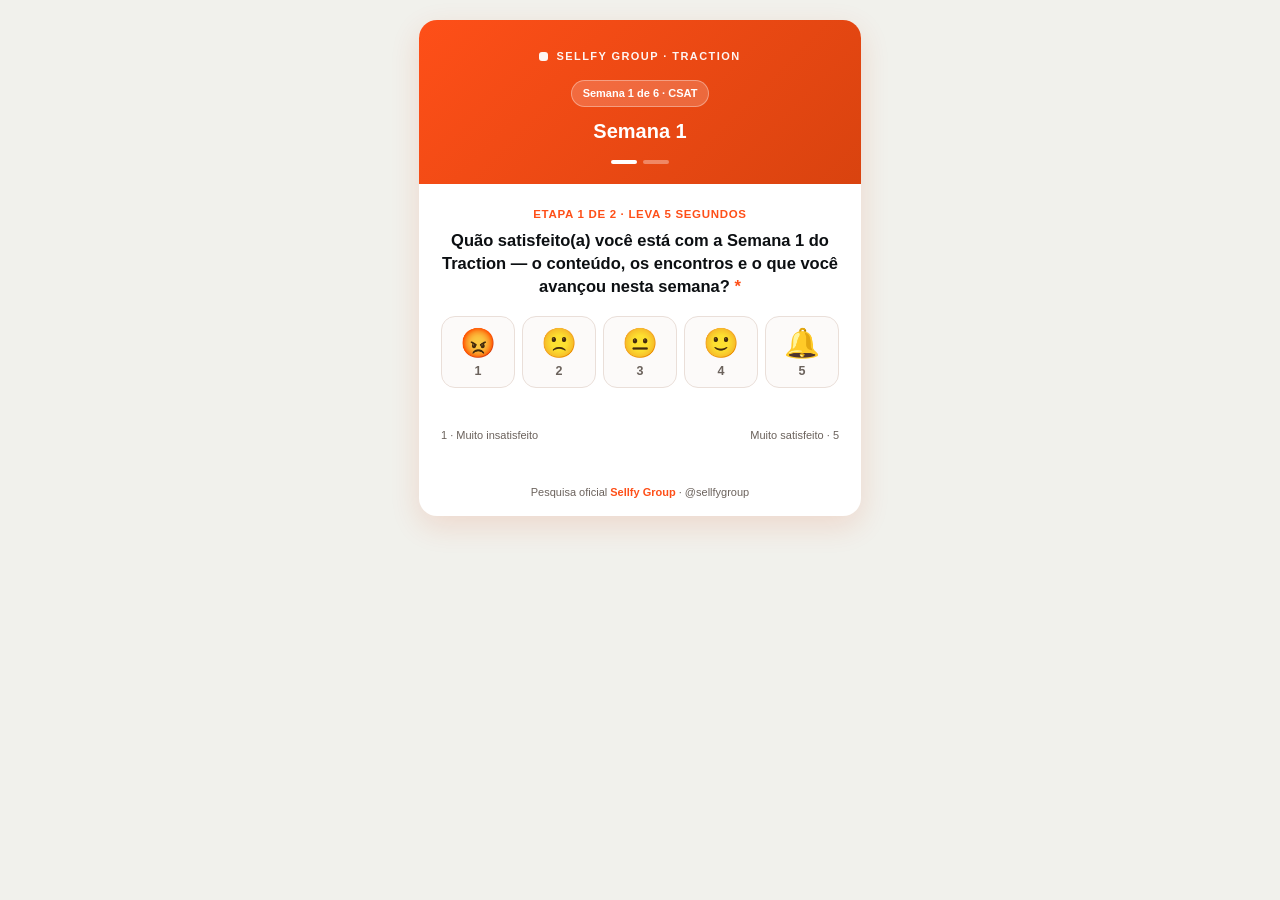
==== index.html @ 577744f4 "Add files via upload" ====
<!DOCTYPE html>
<html lang="pt-BR">
<head>
<meta charset="UTF-8">
<meta name="viewport" content="width=device-width, initial-scale=1.0">
<title>CSAT – Semana 1: Traction | Sellfy Group</title>
<style>
  :root{
    --laranja:#FE4F18;--laranja-esc:#D9430F;--laranja-claro:#FFF1EC;
    --tinta:#0C0F12;--cinza:#6B625C;--borda:#EADFD9;--vermelho:#D9463A;
    --verde:#2E9E5B;--branco:#fff;--sombra:0 10px 30px rgba(217,67,15,.14);
  }
  *{box-sizing:border-box;margin:0;padding:0}
  html,body{background:#F1F1EC;color:var(--tinta);
    font-family:-apple-system,BlinkMacSystemFont,"Segoe UI",Roboto,Helvetica,Arial,sans-serif;
    -webkit-font-smoothing:antialiased;line-height:1.5}
  .wrap{max-width:470px;margin:0 auto;padding:20px 14px 48px}
  .card{background:var(--branco);border-radius:18px;box-shadow:var(--sombra);overflow:hidden}
  .head{background:linear-gradient(135deg,var(--laranja) 0%,var(--laranja-esc) 100%);
    color:#fff;padding:24px 22px 20px;text-align:center}
  .brand{display:inline-flex;align-items:center;gap:8px;font-weight:800;letter-spacing:.13em;
    font-size:11px;text-transform:uppercase;opacity:.95}
  .brand .dot{width:9px;height:9px;border-radius:3px;background:#fff}
  .pilar-tag{display:inline-block;margin-top:12px;background:rgba(255,255,255,.18);
    border:1px solid rgba(255,255,255,.35);padding:4px 11px;border-radius:999px;font-size:11px;font-weight:700}
  .head h1{font-size:20px;margin-top:9px;font-weight:800}
  .steps{display:flex;gap:6px;justify-content:center;margin-top:14px}
  .steps i{width:26px;height:4px;border-radius:99px;background:rgba(255,255,255,.35)}
  .steps i.on{background:#fff}
  .body{padding:22px 22px 24px}
  .step-label{font-size:11.5px;font-weight:800;letter-spacing:.06em;text-transform:uppercase;color:var(--laranja);text-align:center}
  .pergunta{font-size:16.5px;font-weight:600;line-height:1.4;text-align:center;margin:6px 0 18px}
  .req{color:var(--laranja)}
  .csat{display:flex;gap:7px;justify-content:center}
  .csat button{flex:1 1 0;background:#FCFAF9;border:1.5px solid var(--borda);border-radius:14px;
    padding:12px 4px 9px;cursor:pointer;transition:.14s;font-family:inherit;text-align:center}
  .csat button .emo{font-size:29px;line-height:1;display:block}
  .csat button .n{display:block;margin-top:6px;font-size:12.5px;font-weight:800;color:var(--cinza)}
  .csat button:hover{border-color:var(--laranja);transform:translateY(-2px)}
  .csat button[aria-pressed="true"]{background:var(--laranja-claro);border-color:var(--laranja);
    box-shadow:0 6px 16px rgba(254,79,24,.22)}
  .csat button[aria-pressed="true"] .n{color:var(--laranja)}
  .selrot{text-align:center;margin-top:13px;font-size:15px;font-weight:700;color:var(--laranja);min-height:20px}
  .ends{display:flex;justify-content:space-between;margin-top:6px;font-size:11px;color:var(--cinza)}
  .err{display:none;color:var(--vermelho);font-size:13px;margin-top:10px;font-weight:600;text-align:center}
  .err.show{display:block}
  .follow{display:none;margin-top:22px;padding-top:20px;border-top:1px solid var(--borda);
    animation:fade .3s ease}
  .follow.show{display:block}
  @keyframes fade{from{opacity:0;transform:translateY(6px)}to{opacity:1;transform:none}}
  .fu-titulo{font-size:16px;font-weight:700;text-align:center;margin-bottom:4px}
  .fu-sub{font-size:13.5px;color:var(--cinza);text-align:center;margin-bottom:16px}
  .rotulo{font-size:14px;font-weight:700;margin-bottom:9px;display:block}
  .opt{font-weight:400;color:var(--cinza);font-size:13px}
  textarea,input{width:100%;border:1.5px solid var(--borda);border-radius:12px;padding:12px 14px;
    font-size:15px;font-family:inherit;color:var(--tinta);background:#FCFAF9;resize:vertical}
  textarea:focus,input:focus{outline:none;border-color:var(--laranja);background:#fff}
  textarea{min-height:82px}
  .chips{display:flex;flex-wrap:wrap;gap:8px;margin-bottom:16px}
  .chip{border:1.5px solid var(--borda);background:#FCFAF9;border-radius:999px;padding:9px 14px;
    font-size:14px;font-weight:600;color:var(--tinta);cursor:pointer;transition:.13s;font-family:inherit}
  .chip:hover{border-color:var(--laranja)}
  .chip[aria-pressed="true"]{background:var(--laranja);border-color:var(--laranja);color:#fff}
  .campo{margin-top:14px}
  details{margin-top:16px}
  details summary{cursor:pointer;font-size:13.5px;color:var(--cinza);font-weight:600;list-style:none}
  details summary::-webkit-details-marker{display:none}
  details summary::before{content:"＋ ";color:var(--laranja);font-weight:800}
  details[open] summary::before{content:"－ "}
  .ident{margin-top:12px;display:grid;gap:10px}
  .submit{margin-top:22px;width:100%;background:var(--laranja);color:#fff;border:none;padding:16px;
    border-radius:13px;font-size:16.5px;font-weight:800;cursor:pointer;transition:.15s;font-family:inherit}
  .submit:hover{background:var(--laranja-esc)}
  .submit:disabled{opacity:.55;cursor:not-allowed}
  .foot{text-align:center;padding:16px;font-size:11px;color:var(--cinza)}
  .foot b{color:var(--laranja)}
  .thanks{display:none;padding:46px 24px;text-align:center}
  .thanks.show{display:block}
  .thanks .check{width:68px;height:68px;border-radius:50%;background:var(--laranja-claro);
    color:var(--laranja);display:flex;align-items:center;justify-content:center;font-size:34px;
    margin:0 auto 15px;font-weight:800}
  .thanks h2{font-size:20px;font-weight:800}
  .thanks p{color:var(--cinza);margin-top:9px;font-size:15px}
  .thanks a{color:var(--laranja);font-weight:700;text-decoration:none;cursor:pointer}
  @media(max-width:380px){ .csat button .emo{font-size:24px} .csat button{padding:10px 2px 8px} }
</style>
</head>
<body>
<div class="wrap">
  <div class="card">
    <div class="head">
      <div class="brand"><span class="dot"></span> Sellfy Group · Traction</div>
      <div><span class="pilar-tag">Semana 1 de 6 · CSAT</span></div>
      <h1>Semana 1</h1>
      <div class="steps"><i class="on" id="s1"></i><i id="s2"></i></div>
    </div>

    <form id="form" class="body" novalidate>
      <div class="step-label">Etapa 1 de 2 · leva 5 segundos</div>
      <div class="pergunta">Quão satisfeito(a) você está com a <strong>Semana 1</strong> do Traction — o conteúdo, os encontros e o que você avançou nesta semana? <span class="req">*</span></div>
      <div class="csat" id="csat"></div>
      <div class="selrot" id="selrot"></div>
      <div class="ends"><span>1 · Muito insatisfeito</span><span>Muito satisfeito · 5</span></div>
      <div class="err" id="err-csat">Toque em uma das opções para dar sua nota.</div>

      <div class="follow" id="follow">
        <div class="step-label">Etapa 2 de 2</div>

        <div id="ramo-baixo" style="display:none">
          <div class="fu-titulo">Queremos melhorar isso 🙏</div>
          <div class="fu-sub">Seu retorno aqui é o que mais nos ajuda a corrigir a rota.</div>
          <div class="campo">
            <label class="rotulo" for="motivo">O que aconteceu nesta semana e o que podemos fazer melhor?</label>
            <textarea id="motivo" placeholder="Pode ser direto — quanto mais específico, melhor."></textarea>
          </div>
        </div>

        <div id="ramo-alto" style="display:none">
          <div class="fu-titulo">Que bom saber disso! 🎉</div>
          <div class="fu-sub">Nos conte o que mais fez a diferença pra você.</div>
          <label class="rotulo">O que mais se destacou nesta semana? <span class="opt">(marque quantas quiser)</span></label>
          <div class="chips" id="chips"></div>
          <div class="campo">
            <label class="rotulo" for="depoimento">Quer deixar um depoimento? <span class="opt">(opcional · podemos compartilhar)</span></label>
            <textarea id="depoimento" placeholder="Em poucas palavras, o resultado ou a experiência que você teve."></textarea>
          </div>
        </div>

        <div class="campo">
          <label class="rotulo" for="nome">Seu nome <span class="req">*</span></label>
          <input type="text" id="nome" placeholder="Digite o seu nome">
          <div class="err" id="err-nome">Por favor, informe o seu nome.</div>
        </div>
        <div class="campo">
          <label class="rotulo" for="empresa">Nome da sua empresa <span class="req">*</span></label>
          <input type="text" id="empresa" placeholder="Digite o nome da sua empresa">
          <div class="err" id="err-empresa">Por favor, informe o nome da empresa.</div>
        </div>

        <button type="submit" class="submit">Enviar avaliação</button>
      </div>
    </form>

    <div class="thanks" id="thanks">
      <div class="check">✓</div>
      <h2>Obrigado pelo seu feedback!</h2>
      <p>Sua avaliação da <strong>Semana 1</strong> do Traction foi registrada. Isso nos ajuda a evoluir o programa a cada semana.</p>
      <p style="margin-top:14px"><a id="baixar">Baixar uma cópia da resposta</a></p>
    </div>

    <div class="foot">Pesquisa oficial <b>Sellfy Group</b> · @sellfygroup</div>
  </div>
</div>

<script>
/* =====================================================================
   CONFIG – preencher endpoint e token com os valores gerados no deploy
   do Apps Script (ver README.md). O mesmo endpoint/token serve para os
   6 arquivos; só "semana" muda em cada um.
   ===================================================================== */
const CONFIG = {
  endpoint: "https://script.google.com/macros/s/AKfycbwED8qF47qWyJJ1a5XUrv34mJR4ZMBB7wEbcCAWbSiNvawx_fyYlGKnrNNruya_aZXrSg/exec",
  token: "534522ba-e725-45ec-aacb-305bcef63489",
  pilar: "Sellfy Traction",
  semana: "Semana 1 – Traction"
};
/* ===================================================================== */

var ROTULOS = ["Muito insatisfeito","Insatisfeito","Neutro","Satisfeito","Muito satisfeito"];
var EMOJIS  = ["😡","🙁","😐","🙂","🔔"];
var DESTAQUES = ["Clareza estratégica","Qualidade das entregas","Expertise do time",
                 "Comunicação e acompanhamento","Resultados gerados","Agilidade"];
var nota = null;
var destaquesSel = [];

var box = document.getElementById('csat');
var selrot = document.getElementById('selrot');
for (var i=1;i<=5;i++){
  var b=document.createElement('button');
  b.type='button'; b.setAttribute('aria-pressed','false'); b.setAttribute('aria-label', i+' - '+ROTULOS[i-1]);
  b.innerHTML='<span class="emo">'+EMOJIS[i-1]+'</span><span class="n">'+i+'</span>';
  (function(val,btn){
    btn.addEventListener('click',function(){ escolher(val, btn); });
  })(i,b);
  box.appendChild(b);
}

var chipsBox = document.getElementById('chips');
DESTAQUES.forEach(function(txt){
  var c=document.createElement('button');
  c.type='button'; c.className='chip'; c.textContent=txt; c.setAttribute('aria-pressed','false');
  c.addEventListener('click',function(){
    var on = c.getAttribute('aria-pressed')==='true';
    c.setAttribute('aria-pressed', on?'false':'true');
    if(on){ destaquesSel = destaquesSel.filter(function(x){return x!==txt;}); }
    else { destaquesSel.push(txt); }
  });
  chipsBox.appendChild(c);
});

function escolher(val, btn){
  nota=val;
  Array.prototype.forEach.call(box.children,function(x){x.setAttribute('aria-pressed','false');});
  btn.setAttribute('aria-pressed','true');
  selrot.textContent = val + ' · ' + ROTULOS[val-1];
  document.getElementById('err-csat').classList.remove('show');

  var baixo=document.getElementById('ramo-baixo'), alto=document.getElementById('ramo-alto');
  if(val<=3){ baixo.style.display='block'; alto.style.display='none'; }
  else { alto.style.display='block'; baixo.style.display='none'; }
  var f=document.getElementById('follow');
  if(!f.classList.contains('show')){
    f.classList.add('show');
    document.getElementById('s2').classList.add('on');
    setTimeout(function(){ f.scrollIntoView({behavior:'smooth',block:'nearest'}); },80);
  }
}

function coletar(){
  return {
    pilar: CONFIG.pilar,
    semana: CONFIG.semana,
    token: CONFIG.token,
    csat: nota,
    csat_rotulo: nota ? ROTULOS[nota-1] : '',
    motivo: (nota && nota<=3) ? document.getElementById('motivo').value.trim() : '',
    destaques: (nota && nota>=4) ? destaquesSel.join('; ') : '',
    depoimento: (nota && nota>=4) ? document.getElementById('depoimento').value.trim() : '',
    nome: document.getElementById('nome').value.trim(),
    empresa: document.getElementById('empresa').value.trim(),
    data: new Date().toISOString()
  };
}

document.getElementById('form').addEventListener('submit',function(e){
  e.preventDefault();
  if(nota===null){
    document.getElementById('err-csat').classList.add('show');
    document.getElementById('csat').scrollIntoView({behavior:'smooth',block:'center'});
    return;
  }
  var nomeEl=document.getElementById('nome');
  if(nomeEl.value.trim()===''){
    document.getElementById('err-nome').classList.add('show');
    nomeEl.focus();
    nomeEl.scrollIntoView({behavior:'smooth',block:'center'});
    return;
  }
  document.getElementById('err-nome').classList.remove('show');
  var empresaEl=document.getElementById('empresa');
  if(empresaEl.value.trim()===''){
    document.getElementById('err-empresa').classList.add('show');
    empresaEl.focus();
    empresaEl.scrollIntoView({behavior:'smooth',block:'center'});
    return;
  }
  document.getElementById('err-empresa').classList.remove('show');
  var dados=coletar();
  var btn=document.querySelector('.submit'); btn.textContent='Enviando...'; btn.disabled=true;

  function concluir(){
    document.getElementById('form').style.display='none';
    document.getElementById('thanks').classList.add('show');
    document.getElementById('baixar').addEventListener('click',function(){
      var blob=new Blob([JSON.stringify(dados,null,2)],{type:'application/json'});
      var a=document.createElement('a'); a.href=URL.createObjectURL(blob);
      a.download='csat-traction-semana-1.json'; a.click();
    });
  }

  if(CONFIG.endpoint && CONFIG.endpoint.indexOf('COLE_AQUI') === -1){
    fetch(CONFIG.endpoint,{
      method:'POST', mode:'no-cors',
      headers:{'Content-Type':'application/x-www-form-urlencoded'},
      body:new URLSearchParams(Object.fromEntries(Object.entries(dados).map(function(kv){return [kv[0], kv[1]==null?'':String(kv[1])];})))
    }).then(concluir).catch(concluir);
  } else { concluir(); }
});
</script>
</body>
</html>
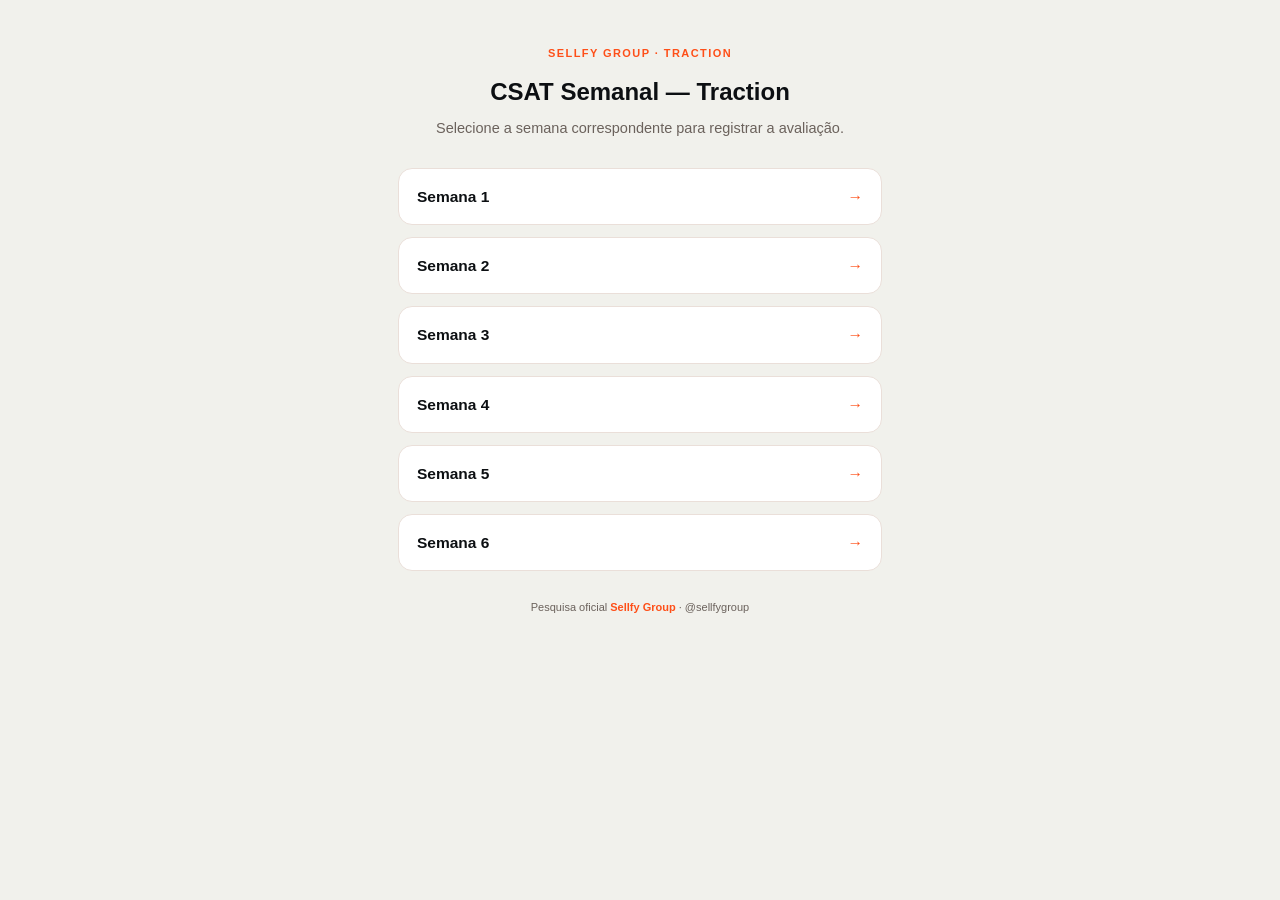
==== commit 424d8d91: "Add files via upload" ====
--- a/index.html
+++ b/index.html
@@ -3,279 +3,47 @@
 <head>
 <meta charset="UTF-8">
 <meta name="viewport" content="width=device-width, initial-scale=1.0">
-<title>CSAT – Semana 1: Traction | Sellfy Group</title>
+<title>CSAT Traction | Sellfy Group</title>
 <style>
   :root{
-    --laranja:#FE4F18;--laranja-esc:#D9430F;--laranja-claro:#FFF1EC;
-    --tinta:#0C0F12;--cinza:#6B625C;--borda:#EADFD9;--vermelho:#D9463A;
-    --verde:#2E9E5B;--branco:#fff;--sombra:0 10px 30px rgba(217,67,15,.14);
+    --laranja:#FE4F18;--laranja-esc:#D9430F;--tinta:#0C0F12;--cinza:#6B625C;--borda:#EADFD9;
   }
   *{box-sizing:border-box;margin:0;padding:0}
   html,body{background:#F1F1EC;color:var(--tinta);
     font-family:-apple-system,BlinkMacSystemFont,"Segoe UI",Roboto,Helvetica,Arial,sans-serif;
     -webkit-font-smoothing:antialiased;line-height:1.5}
-  .wrap{max-width:470px;margin:0 auto;padding:20px 14px 48px}
-  .card{background:var(--branco);border-radius:18px;box-shadow:var(--sombra);overflow:hidden}
-  .head{background:linear-gradient(135deg,var(--laranja) 0%,var(--laranja-esc) 100%);
-    color:#fff;padding:24px 22px 20px;text-align:center}
+  .wrap{max-width:520px;margin:0 auto;padding:40px 18px 60px}
+  .head{text-align:center;margin-bottom:28px}
   .brand{display:inline-flex;align-items:center;gap:8px;font-weight:800;letter-spacing:.13em;
-    font-size:11px;text-transform:uppercase;opacity:.95}
-  .brand .dot{width:9px;height:9px;border-radius:3px;background:#fff}
-  .pilar-tag{display:inline-block;margin-top:12px;background:rgba(255,255,255,.18);
-    border:1px solid rgba(255,255,255,.35);padding:4px 11px;border-radius:999px;font-size:11px;font-weight:700}
-  .head h1{font-size:20px;margin-top:9px;font-weight:800}
-  .steps{display:flex;gap:6px;justify-content:center;margin-top:14px}
-  .steps i{width:26px;height:4px;border-radius:99px;background:rgba(255,255,255,.35)}
-  .steps i.on{background:#fff}
-  .body{padding:22px 22px 24px}
-  .step-label{font-size:11.5px;font-weight:800;letter-spacing:.06em;text-transform:uppercase;color:var(--laranja);text-align:center}
-  .pergunta{font-size:16.5px;font-weight:600;line-height:1.4;text-align:center;margin:6px 0 18px}
-  .req{color:var(--laranja)}
-  .csat{display:flex;gap:7px;justify-content:center}
-  .csat button{flex:1 1 0;background:#FCFAF9;border:1.5px solid var(--borda);border-radius:14px;
-    padding:12px 4px 9px;cursor:pointer;transition:.14s;font-family:inherit;text-align:center}
-  .csat button .emo{font-size:29px;line-height:1;display:block}
-  .csat button .n{display:block;margin-top:6px;font-size:12.5px;font-weight:800;color:var(--cinza)}
-  .csat button:hover{border-color:var(--laranja);transform:translateY(-2px)}
-  .csat button[aria-pressed="true"]{background:var(--laranja-claro);border-color:var(--laranja);
-    box-shadow:0 6px 16px rgba(254,79,24,.22)}
-  .csat button[aria-pressed="true"] .n{color:var(--laranja)}
-  .selrot{text-align:center;margin-top:13px;font-size:15px;font-weight:700;color:var(--laranja);min-height:20px}
-  .ends{display:flex;justify-content:space-between;margin-top:6px;font-size:11px;color:var(--cinza)}
-  .err{display:none;color:var(--vermelho);font-size:13px;margin-top:10px;font-weight:600;text-align:center}
-  .err.show{display:block}
-  .follow{display:none;margin-top:22px;padding-top:20px;border-top:1px solid var(--borda);
-    animation:fade .3s ease}
-  .follow.show{display:block}
-  @keyframes fade{from{opacity:0;transform:translateY(6px)}to{opacity:1;transform:none}}
-  .fu-titulo{font-size:16px;font-weight:700;text-align:center;margin-bottom:4px}
-  .fu-sub{font-size:13.5px;color:var(--cinza);text-align:center;margin-bottom:16px}
-  .rotulo{font-size:14px;font-weight:700;margin-bottom:9px;display:block}
-  .opt{font-weight:400;color:var(--cinza);font-size:13px}
-  textarea,input{width:100%;border:1.5px solid var(--borda);border-radius:12px;padding:12px 14px;
-    font-size:15px;font-family:inherit;color:var(--tinta);background:#FCFAF9;resize:vertical}
-  textarea:focus,input:focus{outline:none;border-color:var(--laranja);background:#fff}
-  textarea{min-height:82px}
-  .chips{display:flex;flex-wrap:wrap;gap:8px;margin-bottom:16px}
-  .chip{border:1.5px solid var(--borda);background:#FCFAF9;border-radius:999px;padding:9px 14px;
-    font-size:14px;font-weight:600;color:var(--tinta);cursor:pointer;transition:.13s;font-family:inherit}
-  .chip:hover{border-color:var(--laranja)}
-  .chip[aria-pressed="true"]{background:var(--laranja);border-color:var(--laranja);color:#fff}
-  .campo{margin-top:14px}
-  details{margin-top:16px}
-  details summary{cursor:pointer;font-size:13.5px;color:var(--cinza);font-weight:600;list-style:none}
-  details summary::-webkit-details-marker{display:none}
-  details summary::before{content:"＋ ";color:var(--laranja);font-weight:800}
-  details[open] summary::before{content:"－ "}
-  .ident{margin-top:12px;display:grid;gap:10px}
-  .submit{margin-top:22px;width:100%;background:var(--laranja);color:#fff;border:none;padding:16px;
-    border-radius:13px;font-size:16.5px;font-weight:800;cursor:pointer;transition:.15s;font-family:inherit}
-  .submit:hover{background:var(--laranja-esc)}
-  .submit:disabled{opacity:.55;cursor:not-allowed}
-  .foot{text-align:center;padding:16px;font-size:11px;color:var(--cinza)}
+    font-size:11px;text-transform:uppercase;color:var(--laranja)}
+  .head h1{font-size:24px;margin-top:10px;font-weight:800}
+  .head p{color:var(--cinza);margin-top:8px;font-size:14.5px}
+  .lista{display:grid;gap:12px}
+  a.item{display:flex;align-items:center;justify-content:space-between;background:#fff;
+    border:1.5px solid var(--borda);border-radius:14px;padding:16px 18px;text-decoration:none;
+    color:var(--tinta);font-weight:700;font-size:15.5px;transition:.15s}
+  a.item:hover{border-color:var(--laranja);transform:translateY(-1px)}
+  a.item span.arrow{color:var(--laranja);font-weight:800}
+  .foot{text-align:center;padding-top:28px;font-size:11px;color:var(--cinza)}
   .foot b{color:var(--laranja)}
-  .thanks{display:none;padding:46px 24px;text-align:center}
-  .thanks.show{display:block}
-  .thanks .check{width:68px;height:68px;border-radius:50%;background:var(--laranja-claro);
-    color:var(--laranja);display:flex;align-items:center;justify-content:center;font-size:34px;
-    margin:0 auto 15px;font-weight:800}
-  .thanks h2{font-size:20px;font-weight:800}
-  .thanks p{color:var(--cinza);margin-top:9px;font-size:15px}
-  .thanks a{color:var(--laranja);font-weight:700;text-decoration:none;cursor:pointer}
-  @media(max-width:380px){ .csat button .emo{font-size:24px} .csat button{padding:10px 2px 8px} }
 </style>
 </head>
 <body>
 <div class="wrap">
-  <div class="card">
-    <div class="head">
-      <div class="brand"><span class="dot"></span> Sellfy Group · Traction</div>
-      <div><span class="pilar-tag">Semana 1 de 6 · CSAT</span></div>
-      <h1>Semana 1</h1>
-      <div class="steps"><i class="on" id="s1"></i><i id="s2"></i></div>
-    </div>
-
-    <form id="form" class="body" novalidate>
-      <div class="step-label">Etapa 1 de 2 · leva 5 segundos</div>
-      <div class="pergunta">Quão satisfeito(a) você está com a <strong>Semana 1</strong> do Traction — o conteúdo, os encontros e o que você avançou nesta semana? <span class="req">*</span></div>
-      <div class="csat" id="csat"></div>
-      <div class="selrot" id="selrot"></div>
-      <div class="ends"><span>1 · Muito insatisfeito</span><span>Muito satisfeito · 5</span></div>
-      <div class="err" id="err-csat">Toque em uma das opções para dar sua nota.</div>
-
-      <div class="follow" id="follow">
-        <div class="step-label">Etapa 2 de 2</div>
-
-        <div id="ramo-baixo" style="display:none">
-          <div class="fu-titulo">Queremos melhorar isso 🙏</div>
-          <div class="fu-sub">Seu retorno aqui é o que mais nos ajuda a corrigir a rota.</div>
-          <div class="campo">
-            <label class="rotulo" for="motivo">O que aconteceu nesta semana e o que podemos fazer melhor?</label>
-            <textarea id="motivo" placeholder="Pode ser direto — quanto mais específico, melhor."></textarea>
-          </div>
-        </div>
-
-        <div id="ramo-alto" style="display:none">
-          <div class="fu-titulo">Que bom saber disso! 🎉</div>
-          <div class="fu-sub">Nos conte o que mais fez a diferença pra você.</div>
-          <label class="rotulo">O que mais se destacou nesta semana? <span class="opt">(marque quantas quiser)</span></label>
-          <div class="chips" id="chips"></div>
-          <div class="campo">
-            <label class="rotulo" for="depoimento">Quer deixar um depoimento? <span class="opt">(opcional · podemos compartilhar)</span></label>
-            <textarea id="depoimento" placeholder="Em poucas palavras, o resultado ou a experiência que você teve."></textarea>
-          </div>
-        </div>
-
-        <div class="campo">
-          <label class="rotulo" for="nome">Seu nome <span class="req">*</span></label>
-          <input type="text" id="nome" placeholder="Digite o seu nome">
-          <div class="err" id="err-nome">Por favor, informe o seu nome.</div>
-        </div>
-        <div class="campo">
-          <label class="rotulo" for="empresa">Nome da sua empresa <span class="req">*</span></label>
-          <input type="text" id="empresa" placeholder="Digite o nome da sua empresa">
-          <div class="err" id="err-empresa">Por favor, informe o nome da empresa.</div>
-        </div>
-
-        <button type="submit" class="submit">Enviar avaliação</button>
-      </div>
-    </form>
-
-    <div class="thanks" id="thanks">
-      <div class="check">✓</div>
-      <h2>Obrigado pelo seu feedback!</h2>
-      <p>Sua avaliação da <strong>Semana 1</strong> do Traction foi registrada. Isso nos ajuda a evoluir o programa a cada semana.</p>
-      <p style="margin-top:14px"><a id="baixar">Baixar uma cópia da resposta</a></p>
-    </div>
-
-    <div class="foot">Pesquisa oficial <b>Sellfy Group</b> · @sellfygroup</div>
+  <div class="head">
+    <div class="brand">Sellfy Group · Traction</div>
+    <h1>CSAT Semanal — Traction</h1>
+    <p>Selecione a semana correspondente para registrar a avaliação.</p>
   </div>
+  <div class="lista">
+    <a class="item" href="/semana-1/">Semana 1 <span class="arrow">→</span></a>
+    <a class="item" href="/semana-2/">Semana 2 <span class="arrow">→</span></a>
+    <a class="item" href="/semana-3/">Semana 3 <span class="arrow">→</span></a>
+    <a class="item" href="/semana-4/">Semana 4 <span class="arrow">→</span></a>
+    <a class="item" href="/semana-5/">Semana 5 <span class="arrow">→</span></a>
+    <a class="item" href="/semana-6/">Semana 6 <span class="arrow">→</span></a>
+  </div>
+  <div class="foot">Pesquisa oficial <b>Sellfy Group</b> · @sellfygroup</div>
 </div>
-
-<script>
-/* =====================================================================
-   CONFIG – preencher endpoint e token com os valores gerados no deploy
-   do Apps Script (ver README.md). O mesmo endpoint/token serve para os
-   6 arquivos; só "semana" muda em cada um.
-   ===================================================================== */
-const CONFIG = {
-  endpoint: "https://script.google.com/macros/s/AKfycbwED8qF47qWyJJ1a5XUrv34mJR4ZMBB7wEbcCAWbSiNvawx_fyYlGKnrNNruya_aZXrSg/exec",
-  token: "534522ba-e725-45ec-aacb-305bcef63489",
-  pilar: "Sellfy Traction",
-  semana: "Semana 1 – Traction"
-};
-/* ===================================================================== */
-
-var ROTULOS = ["Muito insatisfeito","Insatisfeito","Neutro","Satisfeito","Muito satisfeito"];
-var EMOJIS  = ["😡","🙁","😐","🙂","🔔"];
-var DESTAQUES = ["Clareza estratégica","Qualidade das entregas","Expertise do time",
-                 "Comunicação e acompanhamento","Resultados gerados","Agilidade"];
-var nota = null;
-var destaquesSel = [];
-
-var box = document.getElementById('csat');
-var selrot = document.getElementById('selrot');
-for (var i=1;i<=5;i++){
-  var b=document.createElement('button');
-  b.type='button'; b.setAttribute('aria-pressed','false'); b.setAttribute('aria-label', i+' - '+ROTULOS[i-1]);
-  b.innerHTML='<span class="emo">'+EMOJIS[i-1]+'</span><span class="n">'+i+'</span>';
-  (function(val,btn){
-    btn.addEventListener('click',function(){ escolher(val, btn); });
-  })(i,b);
-  box.appendChild(b);
-}
-
-var chipsBox = document.getElementById('chips');
-DESTAQUES.forEach(function(txt){
-  var c=document.createElement('button');
-  c.type='button'; c.className='chip'; c.textContent=txt; c.setAttribute('aria-pressed','false');
-  c.addEventListener('click',function(){
-    var on = c.getAttribute('aria-pressed')==='true';
-    c.setAttribute('aria-pressed', on?'false':'true');
-    if(on){ destaquesSel = destaquesSel.filter(function(x){return x!==txt;}); }
-    else { destaquesSel.push(txt); }
-  });
-  chipsBox.appendChild(c);
-});
-
-function escolher(val, btn){
-  nota=val;
-  Array.prototype.forEach.call(box.children,function(x){x.setAttribute('aria-pressed','false');});
-  btn.setAttribute('aria-pressed','true');
-  selrot.textContent = val + ' · ' + ROTULOS[val-1];
-  document.getElementById('err-csat').classList.remove('show');
-
-  var baixo=document.getElementById('ramo-baixo'), alto=document.getElementById('ramo-alto');
-  if(val<=3){ baixo.style.display='block'; alto.style.display='none'; }
-  else { alto.style.display='block'; baixo.style.display='none'; }
-  var f=document.getElementById('follow');
-  if(!f.classList.contains('show')){
-    f.classList.add('show');
-    document.getElementById('s2').classList.add('on');
-    setTimeout(function(){ f.scrollIntoView({behavior:'smooth',block:'nearest'}); },80);
-  }
-}
-
-function coletar(){
-  return {
-    pilar: CONFIG.pilar,
-    semana: CONFIG.semana,
-    token: CONFIG.token,
-    csat: nota,
-    csat_rotulo: nota ? ROTULOS[nota-1] : '',
-    motivo: (nota && nota<=3) ? document.getElementById('motivo').value.trim() : '',
-    destaques: (nota && nota>=4) ? destaquesSel.join('; ') : '',
-    depoimento: (nota && nota>=4) ? document.getElementById('depoimento').value.trim() : '',
-    nome: document.getElementById('nome').value.trim(),
-    empresa: document.getElementById('empresa').value.trim(),
-    data: new Date().toISOString()
-  };
-}
-
-document.getElementById('form').addEventListener('submit',function(e){
-  e.preventDefault();
-  if(nota===null){
-    document.getElementById('err-csat').classList.add('show');
-    document.getElementById('csat').scrollIntoView({behavior:'smooth',block:'center'});
-    return;
-  }
-  var nomeEl=document.getElementById('nome');
-  if(nomeEl.value.trim()===''){
-    document.getElementById('err-nome').classList.add('show');
-    nomeEl.focus();
-    nomeEl.scrollIntoView({behavior:'smooth',block:'center'});
-    return;
-  }
-  document.getElementById('err-nome').classList.remove('show');
-  var empresaEl=document.getElementById('empresa');
-  if(empresaEl.value.trim()===''){
-    document.getElementById('err-empresa').classList.add('show');
-    empresaEl.focus();
-    empresaEl.scrollIntoView({behavior:'smooth',block:'center'});
-    return;
-  }
-  document.getElementById('err-empresa').classList.remove('show');
-  var dados=coletar();
-  var btn=document.querySelector('.submit'); btn.textContent='Enviando...'; btn.disabled=true;
-
-  function concluir(){
-    document.getElementById('form').style.display='none';
-    document.getElementById('thanks').classList.add('show');
-    document.getElementById('baixar').addEventListener('click',function(){
-      var blob=new Blob([JSON.stringify(dados,null,2)],{type:'application/json'});
-      var a=document.createElement('a'); a.href=URL.createObjectURL(blob);
-      a.download='csat-traction-semana-1.json'; a.click();
-    });
-  }
-
-  if(CONFIG.endpoint && CONFIG.endpoint.indexOf('COLE_AQUI') === -1){
-    fetch(CONFIG.endpoint,{
-      method:'POST', mode:'no-cors',
-      headers:{'Content-Type':'application/x-www-form-urlencoded'},
-      body:new URLSearchParams(Object.fromEntries(Object.entries(dados).map(function(kv){return [kv[0], kv[1]==null?'':String(kv[1])];})))
-    }).then(concluir).catch(concluir);
-  } else { concluir(); }
-});
-</script>
 </body>
 </html>
